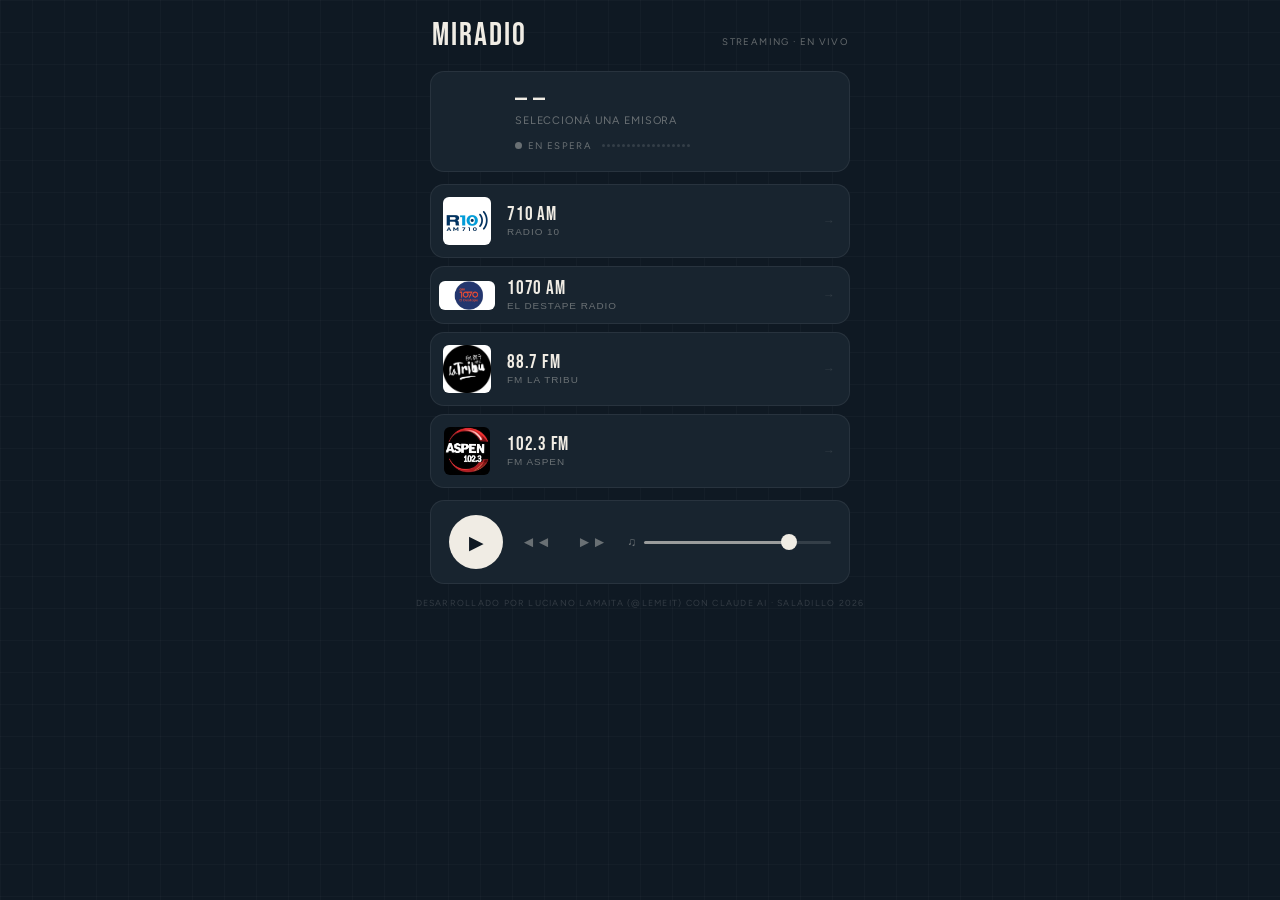
==== index.html @ 3948ba4a "Update index.html" ====
<!DOCTYPE html>
<html lang="es">
<head>
<meta charset="UTF-8">
<meta name="viewport" content="width=device-width, initial-scale=1.0, user-scalable=no">
<meta name="theme-color" content="#0f1923">
<meta name="mobile-web-app-capable" content="yes">
<meta name="apple-mobile-web-app-capable" content="yes">
<meta name="apple-mobile-web-app-status-bar-style" content="black-translucent">
<meta name="apple-mobile-web-app-title" content="MiRadio">
<link rel="manifest" href="manifest.json">
<link rel="apple-touch-icon" href="[data-uri]">
<title>MiRadio</title>
<link href="https://fonts.googleapis.com/css2?family=Bebas+Neue&family=Figtree:wght@300;400;600&display=swap" rel="stylesheet">
<style>
:root{--bg:#0f1923;--card:#18242f;--border:rgba(255,255,255,0.07);--text:#f0ece4;--muted:rgba(240,236,228,0.38);--green:#2ecc71;--amber:#f39c12;--red:#e74c3c;}
*{box-sizing:border-box;margin:0;padding:0;-webkit-tap-highlight-color:transparent;}
body{background:var(--bg);min-height:100dvh;display:flex;flex-direction:column;align-items:center;padding:16px 14px 32px;font-family:'Figtree',sans-serif;}
body::before{content:'';position:fixed;inset:0;pointer-events:none;background-image:linear-gradient(rgba(255,255,255,.025) 1px,transparent 1px),linear-gradient(90deg,rgba(255,255,255,.025) 1px,transparent 1px);background-size:32px 32px;}
.topbar{width:100%;max-width:420px;display:flex;align-items:baseline;justify-content:space-between;margin-bottom:16px;padding:0 2px;animation:up .35s both ease;}
.topbar-title{font-family:'Bebas Neue',sans-serif;font-size:2rem;color:var(--text);letter-spacing:.06em;}
.topbar-sub{font-size:.6rem;letter-spacing:.14em;text-transform:uppercase;color:var(--muted);}
#installBanner{display:none;width:100%;max-width:420px;background:rgba(232,146,10,0.1);border:1px solid rgba(232,146,10,0.3);border-radius:10px;padding:10px 14px;margin-bottom:12px;align-items:center;gap:10px;}
#installBanner.show{display:flex;}
.install-ico{font-size:1.4rem;flex-shrink:0;}
.install-txt{flex:1;}
.install-txt strong{display:block;font-size:.78rem;color:var(--text);letter-spacing:.02em;}
.install-txt span{font-size:.62rem;color:var(--muted);letter-spacing:.04em;}
.install-btn{background:rgba(232,146,10,0.85);border:none;border-radius:6px;color:#0f1923;font-family:'Figtree',sans-serif;font-weight:600;font-size:.7rem;padding:7px 12px;cursor:pointer;letter-spacing:.04em;flex-shrink:0;}
.install-dismiss{background:none;border:none;color:var(--muted);font-size:1rem;cursor:pointer;padding:0 4px;flex-shrink:0;}
.offline-bar{display:none;width:100%;max-width:420px;background:rgba(231,76,60,.12);border:1px solid rgba(231,76,60,.3);border-radius:8px;padding:8px 14px;margin-bottom:12px;font-size:.62rem;letter-spacing:.12em;text-transform:uppercase;color:var(--red);text-align:center;}
.offline-bar.show{display:block;}
.now-bar{width:100%;max-width:420px;background:var(--card);border:1px solid var(--border);border-radius:14px;padding:16px 18px;margin-bottom:12px;display:flex;align-items:center;gap:14px;animation:up .35s .06s both ease;}
.now-logo{width:52px;height:52px;border-radius:10px;object-fit:contain;background:rgba(255,255,255,.05);flex-shrink:0;transition:opacity .3s;}
.now-logo.hidden{opacity:0;}
.now-info{flex:1;overflow:hidden;}
.now-freq{font-family:'Bebas Neue',sans-serif;font-size:1.5rem;color:var(--text);letter-spacing:.05em;line-height:1;}
.now-name{font-size:.68rem;color:var(--muted);letter-spacing:.08em;text-transform:uppercase;margin-top:2px;white-space:nowrap;overflow:hidden;text-overflow:ellipsis;}
.now-status{display:flex;align-items:center;gap:6px;margin-top:8px;}
.dot{width:7px;height:7px;border-radius:50%;background:var(--muted);flex-shrink:0;transition:background .3s,box-shadow .3s;}
.dot.on{background:var(--green);box-shadow:0 0 0 3px rgba(46,204,113,.2);animation:pulse 2s infinite;}
.dot.buf{background:var(--amber);animation:blink .5s infinite;}
.dot.err{background:var(--red);}
.status-txt{font-size:.6rem;letter-spacing:.14em;text-transform:uppercase;color:var(--muted);}
.mini-wave{display:flex;align-items:center;gap:2px;height:20px;margin-left:4px;}
.mw-bar{width:3px;border-radius:2px;background:rgba(255,255,255,.12);height:3px;transition:height .1s,background .15s;}
.mw-bar.on{background:var(--green);}
.cards{width:100%;max-width:420px;display:flex;flex-direction:column;gap:8px;margin-bottom:12px;animation:up .35s .12s both ease;}
.s-card{background:var(--card);border:1px solid var(--border);border-radius:14px;display:flex;align-items:stretch;overflow:hidden;cursor:pointer;transition:border-color .2s,transform .15s;width:100%;text-align:left;position:relative;}
.s-card:active{transform:scale(.98);}
.s-card.active{border-color:rgba(255,255,255,.18);}
.s-card::before{content:'';position:absolute;left:0;top:0;bottom:0;width:3px;background:var(--accent-color);border-radius:14px 0 0 14px;opacity:0;transition:opacity .3s;}
.s-card.active::before{opacity:1;}
.s-logo-wrap{width:72px;display:flex;align-items:center;justify-content:center;padding:12px 8px;flex-shrink:0;}
.s-logo{max-width:56px;max-height:48px;object-fit:contain;border-radius:6px;}
.s-body{flex:1;padding:12px 12px 12px 4px;display:flex;flex-direction:column;justify-content:center;overflow:hidden;}
.s-freq{font-family:'Bebas Neue',sans-serif;font-size:1.2rem;letter-spacing:.04em;color:var(--text);line-height:1;}
.s-card.active .s-freq{color:var(--accent-color);}
.s-name{font-size:.62rem;letter-spacing:.1em;text-transform:uppercase;color:var(--muted);margin-top:2px;white-space:nowrap;overflow:hidden;text-overflow:ellipsis;}
.s-right{display:flex;align-items:center;padding-right:14px;}
.s-chevron{font-size:.75rem;color:var(--muted);opacity:.3;transition:opacity .2s,color .2s;}
.s-card.active .s-chevron{opacity:1;color:var(--accent-color);}
.controls-strip{width:100%;max-width:420px;background:var(--card);border:1px solid var(--border);border-radius:14px;padding:14px 18px;display:flex;align-items:center;gap:10px;animation:up .35s .18s both ease;}
.btn-play{width:54px;height:54px;border-radius:50%;background:var(--text);color:var(--bg);border:none;cursor:pointer;font-size:1.2rem;display:flex;align-items:center;justify-content:center;flex-shrink:0;transition:all .2s;font-family:inherit;}
.btn-play:active{transform:scale(.92);}
.btn-play.playing{background:var(--green);}
.btn-skip{background:none;border:none;cursor:pointer;color:var(--muted);font-size:.95rem;padding:8px;transition:color .2s;font-family:inherit;}
.btn-skip:active{color:var(--text);}
.vol-wrap{flex:1;display:flex;align-items:center;gap:8px;margin-left:2px;}
.vol-ico{font-size:.75rem;color:var(--muted);}
input[type=range]{flex:1;-webkit-appearance:none;height:3px;background:rgba(255,255,255,.12);border-radius:2px;outline:none;cursor:pointer;}
input[type=range]::-webkit-slider-thumb{-webkit-appearance:none;width:16px;height:16px;border-radius:50%;background:var(--text);cursor:grab;}
.footer{margin-top:14px;font-size:.55rem;letter-spacing:.14em;text-transform:uppercase;color:rgba(255,255,255,.15);text-align:center;}
@keyframes pulse{0%,100%{box-shadow:0 0 0 3px rgba(46,204,113,.2)}50%{box-shadow:0 0 0 5px rgba(46,204,113,.07)}}
@keyframes blink{0%,100%{opacity:1}50%{opacity:.15}}
@keyframes up{from{opacity:0;transform:translateY(14px)}to{opacity:1;transform:none}}
</style>
</head>
<body>

<div class="topbar">
  <span class="topbar-title">MiRadio</span>
  <span class="topbar-sub">streaming &middot; en vivo</span>
</div>

<div id="installBanner">
  <span class="install-ico">&#128251;</span>
  <div class="install-txt">
    <strong>Instalar MiRadio</strong>
    <span>Agregar a pantalla de inicio</span>
  </div>
  <button class="install-btn" id="installBtn">Instalar</button>
  <button class="install-dismiss" id="dismissBtn">&#10005;</button>
</div>

<div class="offline-bar" id="offlineBar">&#9888; sin conexi&oacute;n</div>

<div class="now-bar">
  <img class="now-logo hidden" id="nowLogo" src="" alt="">
  <div class="now-info">
    <div class="now-freq" id="nowFreq">&#8212; &#8212;</div>
    <div class="now-name" id="nowName">seleccion&aacute; una emisora</div>
    <div class="now-status">
      <div class="dot" id="dot"></div>
      <span class="status-txt" id="statusTxt">en espera</span>
      <div class="mini-wave" id="miniWave"></div>
    </div>
  </div>
</div>

<div class="cards" id="cardList"></div>

<div class="controls-strip">
  <button class="btn-play" id="playBtn">&#9654;</button>
  <button class="btn-skip" id="prevBtn">&#9668;&#9668;</button>
  <button class="btn-skip" id="nextBtn">&#9658;&#9658;</button>
  <div class="vol-wrap">
    <span class="vol-ico">&#9835;</span>
    <input type="range" id="vol" min="0" max="100" value="80">
  </div>
</div>

<div class="footer">Desarrollado por Luciano Lamaita (@lemeit) con Claude AI &middot; Saladillo 2026</div>
<audio id="aud" preload="none"></audio>

<script>
const STATIONS = [
  {
    name:"Radio 10", freq:"710 AM",
    stream:"https://radio10.stweb.tv/radio10/live/playlist.m3u8",
    fallback:"https://playerservices.streamtheworld.com/api/livestream-redirect/RADIO10_SC",
    logo:"[data-uri]",
    accent:"#1a6ec2"
  },
  {
    name:"El Destape Radio", freq:"1070 AM",
    stream:"https://ipanel.instream.audio:7001/stream",
    fallback:"https://ipanel.instream.audio:7001/stream",
    logo:"[data-uri]",
    accent:"#e74c3c"
  },
  {
    name:"FM La Tribu", freq:"88.7 FM",
    stream:"https://radio01.ferozo.com/proxy/ra01000659?mp=/stream",
    fallback:"https://vivo.fmlatribu.com:8443/latribu.mp3",
    logo:"[data-uri]",
    accent:"#e0e0e0"
  },
  {
    name:"FM Aspen", freq:"102.3 FM",
    stream:"https://playerservices.streamtheworld.com/api/livestream-redirect/ASPEN.mp3",
    fallback:"https://playerservices.streamtheworld.com/api/livestream-redirect/ASPEN.mp3",
    logo:"[data-uri]",
    accent:"#c0392b"
  }
];

const aud=document.getElementById('aud'),
      playBtn=document.getElementById('playBtn'),
      prevBtn=document.getElementById('prevBtn'),
      nextBtn=document.getElementById('nextBtn'),
      volEl=document.getElementById('vol'),
      dotEl=document.getElementById('dot'),
      statusEl=document.getElementById('statusTxt'),
      nowFreqEl=document.getElementById('nowFreq'),
      nowNameEl=document.getElementById('nowName'),
      nowLogoEl=document.getElementById('nowLogo'),
      miniWave=document.getElementById('miniWave'),
      cardList=document.getElementById('cardList'),
      offlineBar=document.getElementById('offlineBar'),
      installBanner=document.getElementById('installBanner'),
      installBtn=document.getElementById('installBtn'),
      dismissBtn=document.getElementById('dismissBtn');

const MW=18;
for(let i=0;i<MW;i++){const b=document.createElement('div');b.className='mw-bar';miniWave.appendChild(b);}
const wBars=miniWave.querySelectorAll('.mw-bar');
const wPeaks=Array.from({length:MW},()=>4+Math.random()*14);

STATIONS.forEach((s,i)=>{
  const c=document.createElement('button');
  c.className='s-card'; c.dataset.idx=i;
  c.style.setProperty('--accent-color',s.accent);
  c.innerHTML=`<div class="s-logo-wrap"><img class="s-logo" src="${s.logo}" alt="${s.name}"></div><div class="s-body"><div class="s-freq">${s.freq}</div><div class="s-name">${s.name}</div></div><div class="s-right"><span class="s-chevron">&rarr;</span></div>`;
  c.addEventListener('click',()=>sel(i));
  cardList.appendChild(c);
});

let cur=-1,playing=false,usedFb=false,vuInt=null;

function sel(i){
  if(cur===i&&playing){stp();return;}
  cur=i;usedFb=false;
  const s=STATIONS[i];
  nowFreqEl.textContent=s.freq;nowNameEl.textContent=s.name;
  nowLogoEl.src=s.logo;nowLogoEl.classList.remove('hidden');
  document.querySelectorAll('.s-card').forEach((c,j)=>c.classList.toggle('active',j===i));
  play(s.stream);
}
function play(url){
  setS('buf','cargando…');
  aud.src=url;aud.volume=volEl.value/100;aud.load();
  aud.play().catch(()=>tryFb());
}
function tryFb(){
  if(!usedFb&&cur>=0){usedFb=true;play(STATIONS[cur].fallback);}
  else{setS('err','error de stream');playing=false;playBtn.textContent='▶';playBtn.classList.remove('playing');stopW();}
}
function stp(){
  aud.pause();aud.src='';playing=false;
  playBtn.textContent='▶';playBtn.classList.remove('playing');
  setS('off','en espera');stopW();
}
aud.addEventListener('playing',()=>{
  playing=true;playBtn.textContent='■';playBtn.classList.add('playing');
  setS('on','en vivo');startW();
  if('mediaSession' in navigator&&cur>=0){
    const s=STATIONS[cur];
    navigator.mediaSession.metadata=new MediaMetadata({title:s.name,artist:s.freq,album:'MiRadio'});
    navigator.mediaSession.playbackState='playing';
  }
});
aud.addEventListener('waiting',()=>{setS('buf','cargando…');stopW();});
aud.addEventListener('error',()=>tryFb());
aud.addEventListener('stalled',()=>setS('buf','reconectando…'));

playBtn.addEventListener('click',()=>{if(cur<0){sel(0);return;}if(playing)stp();else{usedFb=false;play(STATIONS[cur].stream);}});
prevBtn.addEventListener('click',()=>sel(cur<=0?STATIONS.length-1:cur-1));
nextBtn.addEventListener('click',()=>sel((cur+1)%STATIONS.length));
volEl.addEventListener('input',()=>{
  aud.volume=volEl.value/100;
  volEl.style.background=`linear-gradient(90deg,rgba(240,236,228,.6) ${volEl.value}%,rgba(255,255,255,.12) ${volEl.value}%)`;
});
volEl.style.background='linear-gradient(90deg,rgba(240,236,228,.6) 80%,rgba(255,255,255,.12) 80%)';

function setS(st,txt){
  dotEl.className='dot';
  if(st==='on')dotEl.classList.add('on');
  else if(st==='buf')dotEl.classList.add('buf');
  else if(st==='err')dotEl.classList.add('err');
  statusEl.textContent=txt;
}
function startW(){
  stopW();
  vuInt=setInterval(()=>{
    wBars.forEach((b,i)=>{const h=Math.max(2,Math.random()*wPeaks[i]);b.style.height=h+'px';b.classList.toggle('on',h>wPeaks[i]*.45);});
  },110);
}
function stopW(){clearInterval(vuInt);wBars.forEach(b=>{b.style.height='3px';b.classList.remove('on');});}

if('mediaSession' in navigator){
  navigator.mediaSession.setActionHandler('play',()=>{if(cur>=0)play(STATIONS[cur].stream);});
  navigator.mediaSession.setActionHandler('pause',()=>stp());
  navigator.mediaSession.setActionHandler('stop',()=>stp());
  navigator.mediaSession.setActionHandler('previoustrack',()=>sel(cur<=0?STATIONS.length-1:cur-1));
  navigator.mediaSession.setActionHandler('nexttrack',()=>sel((cur+1)%STATIONS.length));
}

window.addEventListener('online',()=>offlineBar.classList.remove('show'));
window.addEventListener('offline',()=>offlineBar.classList.add('show'));
if(!navigator.onLine)offlineBar.classList.add('show');

// PWA Install
let deferredPrompt=null;
window.addEventListener('beforeinstallprompt',e=>{
  e.preventDefault();deferredPrompt=e;
  if(!window.matchMedia('(display-mode: standalone)').matches&&!sessionStorage.getItem('installDismissed')){
    installBanner.classList.add('show');
  }
});
installBtn.addEventListener('click',async()=>{
  if(!deferredPrompt)return;
  deferredPrompt.prompt();
  await deferredPrompt.userChoice;
  deferredPrompt=null;
  installBanner.classList.remove('show');
});
dismissBtn.addEventListener('click',()=>{
  installBanner.classList.remove('show');
  sessionStorage.setItem('installDismissed','1');
});
window.addEventListener('appinstalled',()=>{installBanner.classList.remove('show');deferredPrompt=null;});

if('serviceWorker' in navigator){
  navigator.serviceWorker.register('./sw.js',{updateViaCache:'none'})
    .then(r=>console.log('SW ok',r.scope))
    .catch(e=>console.warn('SW fail',e));
}
</script>
</body>
</html>
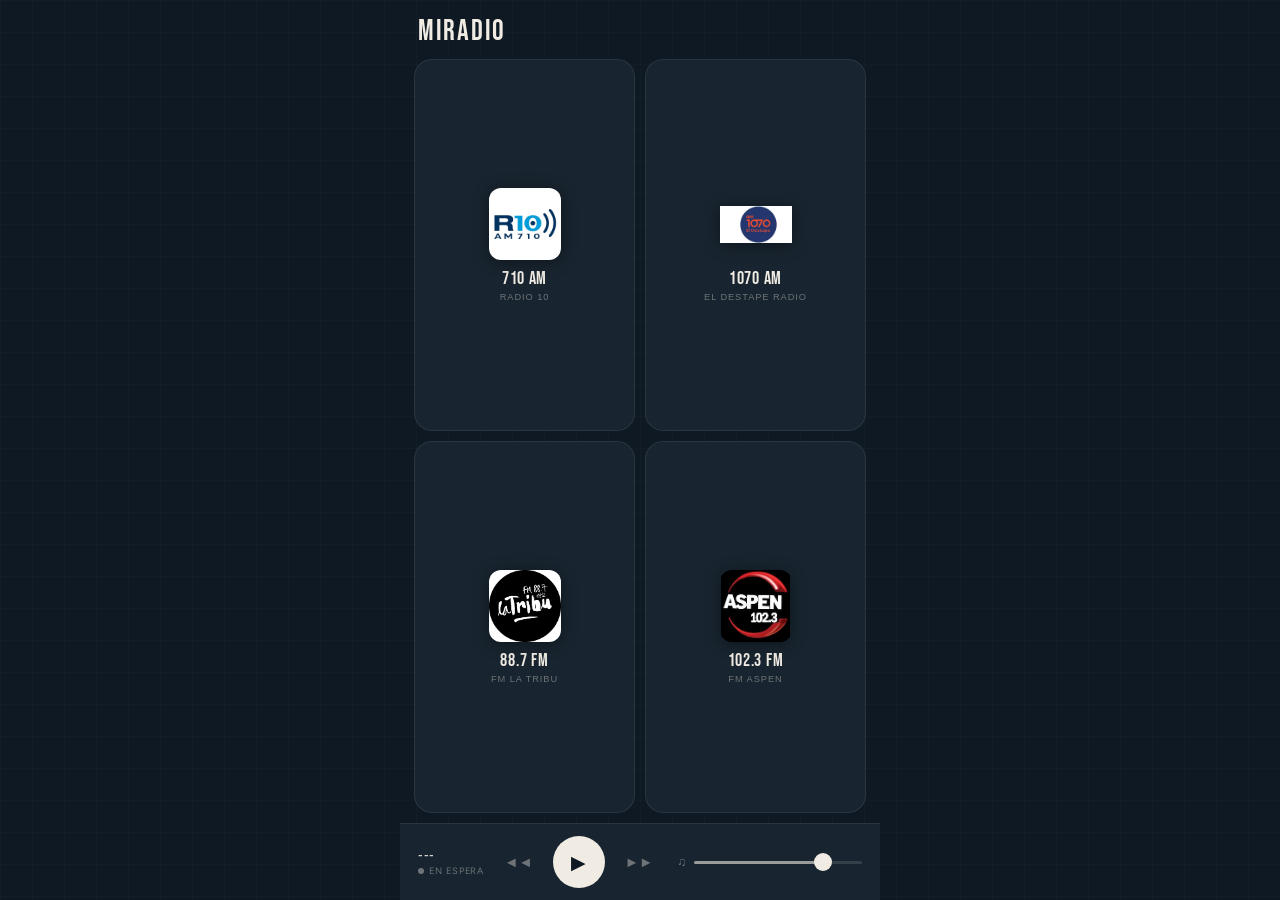
==== commit ab7d83c3: "Add files via upload" ====
--- a/index.html
+++ b/index.html
@@ -13,122 +13,267 @@
 <title>MiRadio</title>
 <link href="https://fonts.googleapis.com/css2?family=Bebas+Neue&family=Figtree:wght@300;400;600&display=swap" rel="stylesheet">
 <style>
-:root{--bg:#0f1923;--card:#18242f;--border:rgba(255,255,255,0.07);--text:#f0ece4;--muted:rgba(240,236,228,0.38);--green:#2ecc71;--amber:#f39c12;--red:#e74c3c;}
+:root{
+  --bg:#0f1923;--surface:#18242f;--border:rgba(255,255,255,0.08);
+  --text:#f0ece4;--muted:rgba(240,236,228,0.4);
+  --green:#2ecc71;--amber:#f39c12;--red:#e74c3c;
+}
 *{box-sizing:border-box;margin:0;padding:0;-webkit-tap-highlight-color:transparent;}
-body{background:var(--bg);min-height:100dvh;display:flex;flex-direction:column;align-items:center;padding:16px 14px 32px;font-family:'Figtree',sans-serif;}
-body::before{content:'';position:fixed;inset:0;pointer-events:none;background-image:linear-gradient(rgba(255,255,255,.025) 1px,transparent 1px),linear-gradient(90deg,rgba(255,255,255,.025) 1px,transparent 1px);background-size:32px 32px;}
-.topbar{width:100%;max-width:420px;display:flex;align-items:baseline;justify-content:space-between;margin-bottom:16px;padding:0 2px;animation:up .35s both ease;}
-.topbar-title{font-family:'Bebas Neue',sans-serif;font-size:2rem;color:var(--text);letter-spacing:.06em;}
-.topbar-sub{font-size:.6rem;letter-spacing:.14em;text-transform:uppercase;color:var(--muted);}
-#installBanner{display:none;width:100%;max-width:420px;background:rgba(232,146,10,0.1);border:1px solid rgba(232,146,10,0.3);border-radius:10px;padding:10px 14px;margin-bottom:12px;align-items:center;gap:10px;}
+html,body{height:100%;}
+body{
+  background:var(--bg);
+  display:flex;flex-direction:column;
+  align-items:center;
+  font-family:'Figtree',sans-serif;
+  overflow-x:hidden;
+}
+body::before{
+  content:'';position:fixed;inset:0;pointer-events:none;
+  background-image:
+    linear-gradient(rgba(255,255,255,.02) 1px,transparent 1px),
+    linear-gradient(90deg,rgba(255,255,255,.02) 1px,transparent 1px);
+  background-size:32px 32px;
+}
+
+/* ── LAYOUT WRAPPER ── */
+.app{
+  width:100%;max-width:480px;
+  min-height:100dvh;
+  display:flex;flex-direction:column;
+  padding:0 0 env(safe-area-inset-bottom,0px);
+}
+
+/* ── TOPBAR ── */
+.topbar{
+  display:flex;align-items:center;justify-content:space-between;
+  padding:14px 18px 10px;
+  flex-shrink:0;
+}
+.topbar-title{font-family:'Bebas Neue',sans-serif;font-size:1.8rem;color:var(--text);letter-spacing:.06em;}
+.topbar-right{display:flex;align-items:center;gap:8px;}
+.now-pill{
+  display:none;align-items:center;gap:6px;
+  background:var(--surface);border:1px solid var(--border);
+  border-radius:20px;padding:5px 10px;
+}
+.now-pill.show{display:flex;}
+.pill-dot{width:6px;height:6px;border-radius:50%;background:var(--muted);flex-shrink:0;}
+.pill-dot.on{background:var(--green);animation:pulse 2s infinite;}
+.pill-name{font-size:.65rem;letter-spacing:.08em;text-transform:uppercase;color:var(--muted);max-width:110px;white-space:nowrap;overflow:hidden;text-overflow:ellipsis;}
+
+/* ── INSTALL BANNER ── */
+#installBanner{
+  display:none;margin:0 14px 10px;
+  background:rgba(232,146,10,0.1);border:1px solid rgba(232,146,10,0.3);
+  border-radius:10px;padding:10px 14px;
+  align-items:center;gap:10px;
+}
 #installBanner.show{display:flex;}
-.install-ico{font-size:1.4rem;flex-shrink:0;}
+.install-ico{font-size:1.3rem;flex-shrink:0;}
 .install-txt{flex:1;}
-.install-txt strong{display:block;font-size:.78rem;color:var(--text);letter-spacing:.02em;}
-.install-txt span{font-size:.62rem;color:var(--muted);letter-spacing:.04em;}
-.install-btn{background:rgba(232,146,10,0.85);border:none;border-radius:6px;color:#0f1923;font-family:'Figtree',sans-serif;font-weight:600;font-size:.7rem;padding:7px 12px;cursor:pointer;letter-spacing:.04em;flex-shrink:0;}
-.install-dismiss{background:none;border:none;color:var(--muted);font-size:1rem;cursor:pointer;padding:0 4px;flex-shrink:0;}
-.offline-bar{display:none;width:100%;max-width:420px;background:rgba(231,76,60,.12);border:1px solid rgba(231,76,60,.3);border-radius:8px;padding:8px 14px;margin-bottom:12px;font-size:.62rem;letter-spacing:.12em;text-transform:uppercase;color:var(--red);text-align:center;}
+.install-txt strong{display:block;font-size:.75rem;color:var(--text);}
+.install-txt span{font-size:.6rem;color:var(--muted);}
+.install-btn{background:rgba(232,146,10,.85);border:none;border-radius:6px;color:#0f1923;font-family:'Figtree',sans-serif;font-weight:600;font-size:.68rem;padding:7px 11px;cursor:pointer;flex-shrink:0;}
+.install-x{background:none;border:none;color:var(--muted);font-size:.9rem;cursor:pointer;padding:0 2px;flex-shrink:0;}
+
+/* ── OFFLINE ── */
+.offline-bar{
+  display:none;margin:0 14px 10px;
+  background:rgba(231,76,60,.1);border:1px solid rgba(231,76,60,.25);
+  border-radius:8px;padding:7px 12px;
+  font-size:.6rem;letter-spacing:.1em;text-transform:uppercase;color:var(--red);text-align:center;
+}
 .offline-bar.show{display:block;}
-.now-bar{width:100%;max-width:420px;background:var(--card);border:1px solid var(--border);border-radius:14px;padding:16px 18px;margin-bottom:12px;display:flex;align-items:center;gap:14px;animation:up .35s .06s both ease;}
-.now-logo{width:52px;height:52px;border-radius:10px;object-fit:contain;background:rgba(255,255,255,.05);flex-shrink:0;transition:opacity .3s;}
-.now-logo.hidden{opacity:0;}
-.now-info{flex:1;overflow:hidden;}
-.now-freq{font-family:'Bebas Neue',sans-serif;font-size:1.5rem;color:var(--text);letter-spacing:.05em;line-height:1;}
-.now-name{font-size:.68rem;color:var(--muted);letter-spacing:.08em;text-transform:uppercase;margin-top:2px;white-space:nowrap;overflow:hidden;text-overflow:ellipsis;}
-.now-status{display:flex;align-items:center;gap:6px;margin-top:8px;}
-.dot{width:7px;height:7px;border-radius:50%;background:var(--muted);flex-shrink:0;transition:background .3s,box-shadow .3s;}
-.dot.on{background:var(--green);box-shadow:0 0 0 3px rgba(46,204,113,.2);animation:pulse 2s infinite;}
+
+/* ── STATION GRID — fills remaining space ── */
+.grid{
+  flex:1;
+  display:grid;
+  grid-template-columns:1fr 1fr;
+  grid-template-rows:1fr 1fr;
+  gap:10px;
+  padding:0 14px 10px;
+  min-height:0;
+}
+
+.s-card{
+  background:var(--surface);
+  border:1.5px solid var(--border);
+  border-radius:18px;
+  display:flex;flex-direction:column;
+  align-items:center;justify-content:center;
+  gap:10px;
+  cursor:pointer;
+  transition:border-color .2s,transform .12s,background .2s;
+  position:relative;
+  overflow:hidden;
+  padding:16px 12px;
+  -webkit-tap-highlight-color:transparent;
+}
+.s-card:active{transform:scale(.96);}
+.s-card.active{
+  border-color:var(--accent-color);
+  background:color-mix(in srgb, var(--accent-color) 8%, var(--surface));
+}
+/* glow on active */
+.s-card.active::after{
+  content:'';position:absolute;inset:0;border-radius:18px;
+  box-shadow:inset 0 0 40px color-mix(in srgb, var(--accent-color) 12%, transparent);
+  pointer-events:none;
+}
+
+.s-logo{
+  width:72px;height:72px;
+  object-fit:contain;
+  border-radius:12px;
+  filter:drop-shadow(0 2px 8px rgba(0,0,0,.4));
+  transition:transform .2s;
+}
+.s-card.active .s-logo{transform:scale(1.05);}
+
+.s-info{text-align:center;}
+.s-freq{
+  font-family:'Bebas Neue',sans-serif;
+  font-size:1.15rem;letter-spacing:.04em;
+  color:var(--text);line-height:1;
+}
+.s-card.active .s-freq{color:var(--accent-color);}
+.s-name{
+  font-size:.58rem;letter-spacing:.1em;
+  text-transform:uppercase;color:var(--muted);
+  margin-top:3px;
+  display:-webkit-box;-webkit-line-clamp:2;-webkit-box-orient:vertical;overflow:hidden;
+}
+
+/* playing indicator (mini wave overlay) */
+.s-wave{
+  display:flex;align-items:flex-end;gap:2px;height:14px;
+  position:absolute;bottom:10px;right:12px;
+  opacity:0;transition:opacity .3s;
+}
+.s-card.active .s-wave{opacity:1;}
+.sw-bar{width:3px;border-radius:1px;background:var(--accent-color);height:3px;transition:height .1s;}
+
+/* ── PLAYER BAR ── */
+.player-bar{
+  flex-shrink:0;
+  background:var(--surface);
+  border-top:1px solid var(--border);
+  padding:12px 18px calc(12px + env(safe-area-inset-bottom,0px));
+  display:flex;align-items:center;gap:12px;
+}
+.btn-play{
+  width:52px;height:52px;border-radius:50%;
+  background:var(--text);color:var(--bg);
+  border:none;cursor:pointer;font-size:1.2rem;
+  display:flex;align-items:center;justify-content:center;
+  flex-shrink:0;transition:all .2s;
+}
+.btn-play:active{transform:scale(.9);}
+.btn-play.playing{background:var(--green);color:#fff;}
+.btn-skip{
+  background:none;border:none;cursor:pointer;
+  color:var(--muted);font-size:.9rem;
+  padding:8px;transition:color .2s;
+}
+.btn-skip:active{color:var(--text);}
+.vol-wrap{flex:1;display:flex;align-items:center;gap:8px;margin-left:4px;}
+.vol-ico{font-size:.75rem;color:var(--muted);}
+input[type=range]{
+  flex:1;-webkit-appearance:none;
+  height:3px;background:rgba(255,255,255,.12);
+  border-radius:2px;outline:none;cursor:pointer;
+}
+input[type=range]::-webkit-slider-thumb{
+  -webkit-appearance:none;width:18px;height:18px;
+  border-radius:50%;background:var(--text);cursor:grab;
+}
+
+/* status row inside player bar */
+.player-status{
+  display:flex;flex-direction:column;justify-content:center;
+  overflow:hidden;flex:0 0 auto;max-width:120px;
+}
+.ps-name{
+  font-size:.7rem;letter-spacing:.06em;text-transform:uppercase;
+  color:var(--text);white-space:nowrap;overflow:hidden;text-overflow:ellipsis;
+  font-weight:600;
+}
+.ps-state{display:flex;align-items:center;gap:5px;margin-top:3px;}
+.dot{width:6px;height:6px;border-radius:50%;background:var(--muted);flex-shrink:0;transition:background .3s,box-shadow .3s;}
+.dot.on{background:var(--green);box-shadow:0 0 0 2px rgba(46,204,113,.2);animation:pulse 2s infinite;}
 .dot.buf{background:var(--amber);animation:blink .5s infinite;}
 .dot.err{background:var(--red);}
-.status-txt{font-size:.6rem;letter-spacing:.14em;text-transform:uppercase;color:var(--muted);}
-.mini-wave{display:flex;align-items:center;gap:2px;height:20px;margin-left:4px;}
-.mw-bar{width:3px;border-radius:2px;background:rgba(255,255,255,.12);height:3px;transition:height .1s,background .15s;}
-.mw-bar.on{background:var(--green);}
-.cards{width:100%;max-width:420px;display:flex;flex-direction:column;gap:8px;margin-bottom:12px;animation:up .35s .12s both ease;}
-.s-card{background:var(--card);border:1px solid var(--border);border-radius:14px;display:flex;align-items:stretch;overflow:hidden;cursor:pointer;transition:border-color .2s,transform .15s;width:100%;text-align:left;position:relative;}
-.s-card:active{transform:scale(.98);}
-.s-card.active{border-color:rgba(255,255,255,.18);}
-.s-card::before{content:'';position:absolute;left:0;top:0;bottom:0;width:3px;background:var(--accent-color);border-radius:14px 0 0 14px;opacity:0;transition:opacity .3s;}
-.s-card.active::before{opacity:1;}
-.s-logo-wrap{width:72px;display:flex;align-items:center;justify-content:center;padding:12px 8px;flex-shrink:0;}
-.s-logo{max-width:56px;max-height:48px;object-fit:contain;border-radius:6px;}
-.s-body{flex:1;padding:12px 12px 12px 4px;display:flex;flex-direction:column;justify-content:center;overflow:hidden;}
-.s-freq{font-family:'Bebas Neue',sans-serif;font-size:1.2rem;letter-spacing:.04em;color:var(--text);line-height:1;}
-.s-card.active .s-freq{color:var(--accent-color);}
-.s-name{font-size:.62rem;letter-spacing:.1em;text-transform:uppercase;color:var(--muted);margin-top:2px;white-space:nowrap;overflow:hidden;text-overflow:ellipsis;}
-.s-right{display:flex;align-items:center;padding-right:14px;}
-.s-chevron{font-size:.75rem;color:var(--muted);opacity:.3;transition:opacity .2s,color .2s;}
-.s-card.active .s-chevron{opacity:1;color:var(--accent-color);}
-.controls-strip{width:100%;max-width:420px;background:var(--card);border:1px solid var(--border);border-radius:14px;padding:14px 18px;display:flex;align-items:center;gap:10px;animation:up .35s .18s both ease;}
-.btn-play{width:54px;height:54px;border-radius:50%;background:var(--text);color:var(--bg);border:none;cursor:pointer;font-size:1.2rem;display:flex;align-items:center;justify-content:center;flex-shrink:0;transition:all .2s;font-family:inherit;}
-.btn-play:active{transform:scale(.92);}
-.btn-play.playing{background:var(--green);}
-.btn-skip{background:none;border:none;cursor:pointer;color:var(--muted);font-size:.95rem;padding:8px;transition:color .2s;font-family:inherit;}
-.btn-skip:active{color:var(--text);}
-.vol-wrap{flex:1;display:flex;align-items:center;gap:8px;margin-left:2px;}
-.vol-ico{font-size:.75rem;color:var(--muted);}
-input[type=range]{flex:1;-webkit-appearance:none;height:3px;background:rgba(255,255,255,.12);border-radius:2px;outline:none;cursor:pointer;}
-input[type=range]::-webkit-slider-thumb{-webkit-appearance:none;width:16px;height:16px;border-radius:50%;background:var(--text);cursor:grab;}
-.footer{margin-top:14px;font-size:.55rem;letter-spacing:.14em;text-transform:uppercase;color:rgba(255,255,255,.15);text-align:center;}
-@keyframes pulse{0%,100%{box-shadow:0 0 0 3px rgba(46,204,113,.2)}50%{box-shadow:0 0 0 5px rgba(46,204,113,.07)}}
+.ps-txt{font-size:.58rem;letter-spacing:.1em;text-transform:uppercase;color:var(--muted);}
+
+@keyframes pulse{0%,100%{box-shadow:0 0 0 2px rgba(46,204,113,.2)}50%{box-shadow:0 0 0 4px rgba(46,204,113,.07)}}
 @keyframes blink{0%,100%{opacity:1}50%{opacity:.15}}
-@keyframes up{from{opacity:0;transform:translateY(14px)}to{opacity:1;transform:none}}
+
+/* entrance */
+.topbar{animation:up .3s both;}
+.grid{animation:up .3s .08s both;}
+.player-bar{animation:up .3s .14s both;}
+@keyframes up{from{opacity:0;transform:translateY(10px)}to{opacity:1;transform:none}}
 </style>
 </head>
 <body>
-
-<div class="topbar">
-  <span class="topbar-title">MiRadio</span>
-  <span class="topbar-sub">streaming &middot; en vivo</span>
-</div>
-
-<div id="installBanner">
-  <span class="install-ico">&#128251;</span>
-  <div class="install-txt">
-    <strong>Instalar MiRadio</strong>
-    <span>Agregar a pantalla de inicio</span>
-  </div>
-  <button class="install-btn" id="installBtn">Instalar</button>
-  <button class="install-dismiss" id="dismissBtn">&#10005;</button>
-</div>
-
-<div class="offline-bar" id="offlineBar">&#9888; sin conexi&oacute;n</div>
-
-<div class="now-bar">
-  <img class="now-logo hidden" id="nowLogo" src="" alt="">
-  <div class="now-info">
-    <div class="now-freq" id="nowFreq">&#8212; &#8212;</div>
-    <div class="now-name" id="nowName">seleccion&aacute; una emisora</div>
-    <div class="now-status">
-      <div class="dot" id="dot"></div>
-      <span class="status-txt" id="statusTxt">en espera</span>
-      <div class="mini-wave" id="miniWave"></div>
+<div class="app">
+
+  <div class="topbar">
+    <span class="topbar-title">MiRadio</span>
+    <div class="topbar-right">
+      <div class="now-pill" id="nowPill">
+        <div class="pill-dot" id="pillDot"></div>
+        <span class="pill-name" id="pillName">---</span>
+      </div>
     </div>
   </div>
+
+  <div id="installBanner">
+    <span class="install-ico">&#128251;</span>
+    <div class="install-txt">
+      <strong>Instalar MiRadio</strong>
+      <span>Agregar a pantalla de inicio</span>
+    </div>
+    <button class="install-btn" id="installBtn">Instalar</button>
+    <button class="install-x" id="dismissBtn">&#10005;</button>
+  </div>
+
+  <div class="offline-bar" id="offlineBar">&#9888; sin conexi&oacute;n</div>
+
+  <!-- 2x2 grid -->
+  <div class="grid" id="cardGrid"></div>
+
+  <!-- Bottom player bar -->
+  <div class="player-bar">
+    <div class="player-status">
+      <div class="ps-name" id="psName">---</div>
+      <div class="ps-state">
+        <div class="dot" id="dot"></div>
+        <span class="ps-txt" id="psTxt">en espera</span>
+      </div>
+    </div>
+    <button class="btn-skip" id="prevBtn">&#9668;&#9668;</button>
+    <button class="btn-play" id="playBtn">&#9654;</button>
+    <button class="btn-skip" id="nextBtn">&#9658;&#9658;</button>
+    <div class="vol-wrap">
+      <span class="vol-ico">&#9835;</span>
+      <input type="range" id="vol" min="0" max="100" value="80">
+    </div>
+  </div>
+
 </div>
 
-<div class="cards" id="cardList"></div>
-
-<div class="controls-strip">
-  <button class="btn-play" id="playBtn">&#9654;</button>
-  <button class="btn-skip" id="prevBtn">&#9668;&#9668;</button>
-  <button class="btn-skip" id="nextBtn">&#9658;&#9658;</button>
-  <div class="vol-wrap">
-    <span class="vol-ico">&#9835;</span>
-    <input type="range" id="vol" min="0" max="100" value="80">
-  </div>
-</div>
-
-<div class="footer">Desarrollado por Luciano Lamaita (@lemeit) con Claude AI &middot; Saladillo 2026</div>
-<audio id="aud" preload="none"></audio>
+<!-- Audio — must be in DOM, not created dynamically, for Media Session on Android -->
+<audio id="aud" preload="none" x-webkit-airplay="allow"></audio>
 
 <script>
 const STATIONS = [
   {
     name:"Radio 10", freq:"710 AM",
-    stream:"https://radio10.stweb.tv/radio10/live/playlist.m3u8",
-    fallback:"https://playerservices.streamtheworld.com/api/livestream-redirect/RADIO10_SC",
+    // Triton/StreamTheWorld oficial
+    stream:"https://playerservices.streamtheworld.com/api/livestream-redirect/RADIO10_SC",
+    fallback:"https://radio10.stweb.tv/radio10/live/playlist.m3u8",
     logo:"[data-uri]",
     accent:"#1a6ec2"
   },
@@ -155,132 +300,200 @@
   }
 ];
 
-const aud=document.getElementById('aud'),
-      playBtn=document.getElementById('playBtn'),
-      prevBtn=document.getElementById('prevBtn'),
-      nextBtn=document.getElementById('nextBtn'),
-      volEl=document.getElementById('vol'),
-      dotEl=document.getElementById('dot'),
-      statusEl=document.getElementById('statusTxt'),
-      nowFreqEl=document.getElementById('nowFreq'),
-      nowNameEl=document.getElementById('nowName'),
-      nowLogoEl=document.getElementById('nowLogo'),
-      miniWave=document.getElementById('miniWave'),
-      cardList=document.getElementById('cardList'),
-      offlineBar=document.getElementById('offlineBar'),
-      installBanner=document.getElementById('installBanner'),
-      installBtn=document.getElementById('installBtn'),
-      dismissBtn=document.getElementById('dismissBtn');
-
-const MW=18;
-for(let i=0;i<MW;i++){const b=document.createElement('div');b.className='mw-bar';miniWave.appendChild(b);}
-const wBars=miniWave.querySelectorAll('.mw-bar');
-const wPeaks=Array.from({length:MW},()=>4+Math.random()*14);
-
-STATIONS.forEach((s,i)=>{
-  const c=document.createElement('button');
-  c.className='s-card'; c.dataset.idx=i;
-  c.style.setProperty('--accent-color',s.accent);
-  c.innerHTML=`<div class="s-logo-wrap"><img class="s-logo" src="${s.logo}" alt="${s.name}"></div><div class="s-body"><div class="s-freq">${s.freq}</div><div class="s-name">${s.name}</div></div><div class="s-right"><span class="s-chevron">&rarr;</span></div>`;
-  c.addEventListener('click',()=>sel(i));
-  cardList.appendChild(c);
-});
-
-let cur=-1,playing=false,usedFb=false,vuInt=null;
-
-function sel(i){
-  if(cur===i&&playing){stp();return;}
-  cur=i;usedFb=false;
+// ── DOM refs ──────────────────────────────────────────────────────
+const aud      = document.getElementById('aud');
+const playBtn  = document.getElementById('playBtn');
+const prevBtn  = document.getElementById('prevBtn');
+const nextBtn  = document.getElementById('nextBtn');
+const volEl    = document.getElementById('vol');
+const dotEl    = document.getElementById('dot');
+const psTxtEl  = document.getElementById('psTxt');
+const psNameEl = document.getElementById('psName');
+const cardGrid = document.getElementById('cardGrid');
+const offlineBar    = document.getElementById('offlineBar');
+const installBanner = document.getElementById('installBanner');
+const installBtn    = document.getElementById('installBtn');
+const dismissBtn    = document.getElementById('dismissBtn');
+const nowPill  = document.getElementById('nowPill');
+const pillDot  = document.getElementById('pillDot');
+const pillName = document.getElementById('pillName');
+
+// ── Build cards ───────────────────────────────────────────────────
+const waveIntervals = {};
+STATIONS.forEach((s,i) => {
+  const card = document.createElement('button');
+  card.className = 's-card';
+  card.dataset.idx = i;
+  card.style.setProperty('--accent-color', s.accent);
+
+  // wave bars per card
+  let waveBars = '';
+  for(let w=0;w<5;w++) waveBars += `<div class="sw-bar" id="swb_${i}_${w}"></div>`;
+
+  card.innerHTML = `
+    <img class="s-logo" src="${s.logo}" alt="${s.name}">
+    <div class="s-info">
+      <div class="s-freq">${s.freq}</div>
+      <div class="s-name">${s.name}</div>
+    </div>
+    <div class="s-wave">${waveBars}</div>
+  `;
+  card.addEventListener('click', () => sel(i));
+  cardGrid.appendChild(card);
+});
+
+// ── State ─────────────────────────────────────────────────────────
+let cur=-1, isPlaying=false, usedFb=false, vuInt=null;
+
+function sel(i) {
+  if(cur===i && isPlaying){ stp(); return; }
+  cur=i; usedFb=false;
   const s=STATIONS[i];
-  nowFreqEl.textContent=s.freq;nowNameEl.textContent=s.name;
-  nowLogoEl.src=s.logo;nowLogoEl.classList.remove('hidden');
+  psNameEl.textContent = s.name;
+  pillName.textContent = s.name;
   document.querySelectorAll('.s-card').forEach((c,j)=>c.classList.toggle('active',j===i));
   play(s.stream);
 }
-function play(url){
+
+function play(url) {
   setS('buf','cargando…');
-  aud.src=url;aud.volume=volEl.value/100;aud.load();
-  aud.play().catch(()=>tryFb());
-}
-function tryFb(){
-  if(!usedFb&&cur>=0){usedFb=true;play(STATIONS[cur].fallback);}
-  else{setS('err','error de stream');playing=false;playBtn.textContent='▶';playBtn.classList.remove('playing');stopW();}
-}
-function stp(){
-  aud.pause();aud.src='';playing=false;
-  playBtn.textContent='▶';playBtn.classList.remove('playing');
-  setS('off','en espera');stopW();
-}
-aud.addEventListener('playing',()=>{
-  playing=true;playBtn.textContent='■';playBtn.classList.add('playing');
-  setS('on','en vivo');startW();
-  if('mediaSession' in navigator&&cur>=0){
-    const s=STATIONS[cur];
-    navigator.mediaSession.metadata=new MediaMetadata({title:s.name,artist:s.freq,album:'MiRadio'});
-    navigator.mediaSession.playbackState='playing';
-  }
-});
-aud.addEventListener('waiting',()=>{setS('buf','cargando…');stopW();});
-aud.addEventListener('error',()=>tryFb());
-aud.addEventListener('stalled',()=>setS('buf','reconectando…'));
-
-playBtn.addEventListener('click',()=>{if(cur<0){sel(0);return;}if(playing)stp();else{usedFb=false;play(STATIONS[cur].stream);}});
+  // Must set src, load, THEN play — critical for Android Media Session
+  aud.src = url;
+  aud.volume = volEl.value/100;
+  aud.load();
+  const p = aud.play();
+  if(p) p.catch(()=>tryFb());
+}
+
+function tryFb() {
+  if(!usedFb && cur>=0){ usedFb=true; play(STATIONS[cur].fallback); }
+  else { setS('err','error'); isPlaying=false; playBtn.textContent='▶'; playBtn.classList.remove('playing'); stopWave(); }
+}
+
+function stp() {
+  aud.pause(); aud.src='';
+  isPlaying=false;
+  playBtn.textContent='▶'; playBtn.classList.remove('playing');
+  setS('off','en espera');
+  nowPill.classList.remove('show'); pillDot.classList.remove('on');
+  stopWave();
+}
+
+// ── Audio events ──────────────────────────────────────────────────
+aud.addEventListener('playing', () => {
+  isPlaying=true;
+  playBtn.textContent='■'; playBtn.classList.add('playing');
+  setS('on','en vivo');
+  nowPill.classList.add('show'); pillDot.classList.add('on');
+  startWave();
+  updateMediaSession();
+});
+aud.addEventListener('waiting',  ()=>{ setS('buf','cargando…'); stopWave(); });
+aud.addEventListener('error',    ()=>tryFb());
+aud.addEventListener('stalled',  ()=>setS('buf','reconectando…'));
+aud.addEventListener('pause',    ()=>{ if(!isPlaying) return; });  // don't override manual stop
+
+// ── Controls ──────────────────────────────────────────────────────
+playBtn.addEventListener('click',()=>{
+  if(cur<0){ sel(0); return; }
+  if(isPlaying) stp(); else { usedFb=false; play(STATIONS[cur].stream); }
+});
 prevBtn.addEventListener('click',()=>sel(cur<=0?STATIONS.length-1:cur-1));
 nextBtn.addEventListener('click',()=>sel((cur+1)%STATIONS.length));
+
 volEl.addEventListener('input',()=>{
   aud.volume=volEl.value/100;
   volEl.style.background=`linear-gradient(90deg,rgba(240,236,228,.6) ${volEl.value}%,rgba(255,255,255,.12) ${volEl.value}%)`;
 });
 volEl.style.background='linear-gradient(90deg,rgba(240,236,228,.6) 80%,rgba(255,255,255,.12) 80%)';
 
+// ── Status helper ─────────────────────────────────────────────────
 function setS(st,txt){
   dotEl.className='dot';
-  if(st==='on')dotEl.classList.add('on');
-  else if(st==='buf')dotEl.classList.add('buf');
-  else if(st==='err')dotEl.classList.add('err');
-  statusEl.textContent=txt;
-}
-function startW(){
-  stopW();
-  vuInt=setInterval(()=>{
-    wBars.forEach((b,i)=>{const h=Math.max(2,Math.random()*wPeaks[i]);b.style.height=h+'px';b.classList.toggle('on',h>wPeaks[i]*.45);});
-  },110);
-}
-function stopW(){clearInterval(vuInt);wBars.forEach(b=>{b.style.height='3px';b.classList.remove('on');});}
-
+  if(st==='on') dotEl.classList.add('on');
+  else if(st==='buf') dotEl.classList.add('buf');
+  else if(st==='err') dotEl.classList.add('err');
+  psTxtEl.textContent=txt;
+}
+
+// ── Per-card wave animation ───────────────────────────────────────
+const PEAKS = [8,12,10,14,8];
+function startWave(){
+  stopWave();
+  if(cur<0) return;
+  const bars = PEAKS.map((_,w)=>document.getElementById(`swb_${cur}_${w}`));
+  vuInt = setInterval(()=>{
+    bars.forEach((b,wi)=>{
+      if(!b) return;
+      const h = Math.max(2, Math.random()*PEAKS[wi]);
+      b.style.height = h+'px';
+    });
+  },120);
+}
+function stopWave(){
+  clearInterval(vuInt);
+  // reset all wave bars
+  STATIONS.forEach((_,i)=>{
+    PEAKS.forEach((_,w)=>{
+      const b=document.getElementById(`swb_${i}_${w}`);
+      if(b) b.style.height='3px';
+    });
+  });
+}
+
+// ── Media Session API — critical for Galaxy notification bar ──────
+function updateMediaSession(){
+  if(!('mediaSession' in navigator) || cur<0) return;
+  const s = STATIONS[cur];
+  // Set metadata AFTER playback starts
+  navigator.mediaSession.metadata = new MediaMetadata({
+    title:  s.name,
+    artist: s.freq,
+    album:  'MiRadio',
+    artwork: [
+      { src: s.logo, sizes:'512x512', type:'image/png' }
+    ]
+  });
+  navigator.mediaSession.playbackState = 'playing';
+}
+
+// Register handlers once — NOT inside play() to avoid duplication
 if('mediaSession' in navigator){
-  navigator.mediaSession.setActionHandler('play',()=>{if(cur>=0)play(STATIONS[cur].stream);});
-  navigator.mediaSession.setActionHandler('pause',()=>stp());
-  navigator.mediaSession.setActionHandler('stop',()=>stp());
-  navigator.mediaSession.setActionHandler('previoustrack',()=>sel(cur<=0?STATIONS.length-1:cur-1));
-  navigator.mediaSession.setActionHandler('nexttrack',()=>sel((cur+1)%STATIONS.length));
-}
-
-window.addEventListener('online',()=>offlineBar.classList.remove('show'));
-window.addEventListener('offline',()=>offlineBar.classList.add('show'));
-if(!navigator.onLine)offlineBar.classList.add('show');
-
-// PWA Install
+  navigator.mediaSession.setActionHandler('play', ()=>{
+    if(cur>=0 && !isPlaying){ usedFb=false; play(STATIONS[cur].stream); }
+  });
+  navigator.mediaSession.setActionHandler('pause', ()=>stp());
+  navigator.mediaSession.setActionHandler('stop',  ()=>stp());
+  navigator.mediaSession.setActionHandler('previoustrack', ()=>sel(cur<=0?STATIONS.length-1:cur-1));
+  navigator.mediaSession.setActionHandler('nexttrack',     ()=>sel((cur+1)%STATIONS.length));
+}
+
+// ── Offline ───────────────────────────────────────────────────────
+window.addEventListener('online',  ()=>offlineBar.classList.remove('show'));
+window.addEventListener('offline', ()=>offlineBar.classList.add('show'));
+if(!navigator.onLine) offlineBar.classList.add('show');
+
+// ── PWA Install ───────────────────────────────────────────────────
 let deferredPrompt=null;
 window.addEventListener('beforeinstallprompt',e=>{
-  e.preventDefault();deferredPrompt=e;
-  if(!window.matchMedia('(display-mode: standalone)').matches&&!sessionStorage.getItem('installDismissed')){
+  e.preventDefault(); deferredPrompt=e;
+  if(!window.matchMedia('(display-mode:standalone)').matches && !sessionStorage.getItem('installDismissed')){
     installBanner.classList.add('show');
   }
 });
 installBtn.addEventListener('click',async()=>{
-  if(!deferredPrompt)return;
+  if(!deferredPrompt) return;
   deferredPrompt.prompt();
   await deferredPrompt.userChoice;
-  deferredPrompt=null;
-  installBanner.classList.remove('show');
+  deferredPrompt=null; installBanner.classList.remove('show');
 });
 dismissBtn.addEventListener('click',()=>{
   installBanner.classList.remove('show');
   sessionStorage.setItem('installDismissed','1');
 });
-window.addEventListener('appinstalled',()=>{installBanner.classList.remove('show');deferredPrompt=null;});
-
+window.addEventListener('appinstalled',()=>{ installBanner.classList.remove('show'); deferredPrompt=null; });
+
+// ── Service Worker ────────────────────────────────────────────────
 if('serviceWorker' in navigator){
   navigator.serviceWorker.register('./sw.js',{updateViaCache:'none'})
     .then(r=>console.log('SW ok',r.scope))
@@ -288,4 +501,4 @@
 }
 </script>
 </body>
-</html>
+</html>
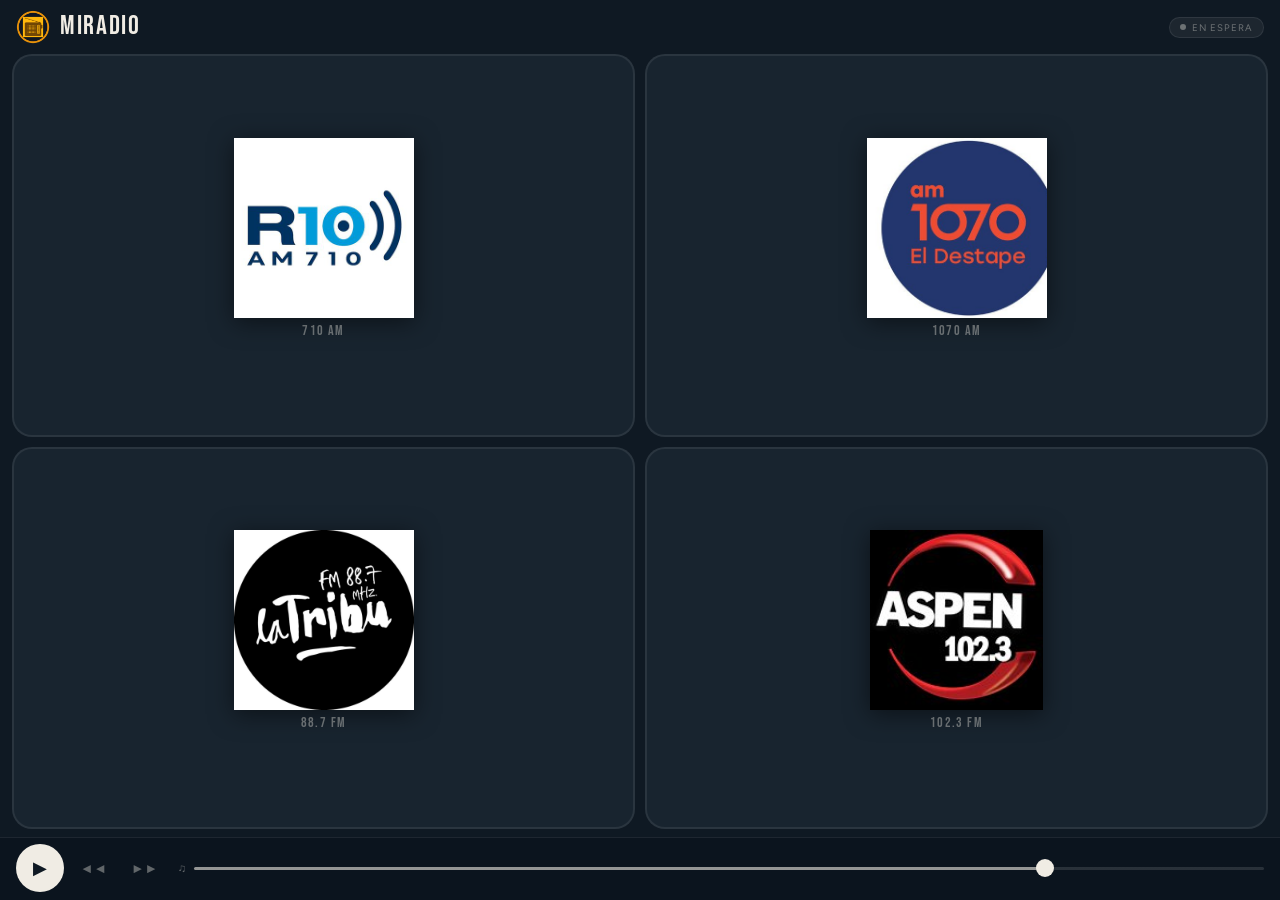
==== commit 3bc8715e: "Add files via upload" ====
--- a/index.html
+++ b/index.html
@@ -9,223 +9,115 @@
 <meta name="apple-mobile-web-app-status-bar-style" content="black-translucent">
 <meta name="apple-mobile-web-app-title" content="MiRadio">
 <link rel="manifest" href="manifest.json">
-<link rel="apple-touch-icon" href="[data-uri]">
+<link rel="apple-touch-icon" href="[data-uri]">
 <title>MiRadio</title>
 <link href="https://fonts.googleapis.com/css2?family=Bebas+Neue&family=Figtree:wght@300;400;600&display=swap" rel="stylesheet">
 <style>
-:root{
-  --bg:#0f1923;--surface:#18242f;--border:rgba(255,255,255,0.08);
-  --text:#f0ece4;--muted:rgba(240,236,228,0.4);
-  --green:#2ecc71;--amber:#f39c12;--red:#e74c3c;
-}
+:root{--bg:#0f1923;--card:#18242f;--border:rgba(255,255,255,0.08);--text:#f0ece4;--muted:rgba(240,236,228,0.38);--green:#2ecc71;--amber:#e8920a;--red:#e74c3c;}
 *{box-sizing:border-box;margin:0;padding:0;-webkit-tap-highlight-color:transparent;}
-html,body{height:100%;}
-body{
-  background:var(--bg);
-  display:flex;flex-direction:column;
-  align-items:center;
-  font-family:'Figtree',sans-serif;
-  overflow-x:hidden;
-}
-body::before{
-  content:'';position:fixed;inset:0;pointer-events:none;
-  background-image:
-    linear-gradient(rgba(255,255,255,.02) 1px,transparent 1px),
-    linear-gradient(90deg,rgba(255,255,255,.02) 1px,transparent 1px);
-  background-size:32px 32px;
-}
-
-/* ── LAYOUT WRAPPER ── */
-.app{
-  width:100%;max-width:480px;
-  min-height:100dvh;
-  display:flex;flex-direction:column;
-  padding:0 0 env(safe-area-inset-bottom,0px);
-}
-
-/* ── TOPBAR ── */
-.topbar{
-  display:flex;align-items:center;justify-content:space-between;
-  padding:14px 18px 10px;
-  flex-shrink:0;
-}
-.topbar-title{font-family:'Bebas Neue',sans-serif;font-size:1.8rem;color:var(--text);letter-spacing:.06em;}
-.topbar-right{display:flex;align-items:center;gap:8px;}
-.now-pill{
-  display:none;align-items:center;gap:6px;
-  background:var(--surface);border:1px solid var(--border);
-  border-radius:20px;padding:5px 10px;
-}
-.now-pill.show{display:flex;}
-.pill-dot{width:6px;height:6px;border-radius:50%;background:var(--muted);flex-shrink:0;}
-.pill-dot.on{background:var(--green);animation:pulse 2s infinite;}
-.pill-name{font-size:.65rem;letter-spacing:.08em;text-transform:uppercase;color:var(--muted);max-width:110px;white-space:nowrap;overflow:hidden;text-overflow:ellipsis;}
-
-/* ── INSTALL BANNER ── */
-#installBanner{
-  display:none;margin:0 14px 10px;
-  background:rgba(232,146,10,0.1);border:1px solid rgba(232,146,10,0.3);
-  border-radius:10px;padding:10px 14px;
-  align-items:center;gap:10px;
-}
+html,body{height:100%;background:var(--bg);font-family:'Figtree',sans-serif;overflow:hidden;}
+.shell{width:100%;height:100dvh;display:flex;flex-direction:column;
+  padding:env(safe-area-inset-top,0) 0 env(safe-area-inset-bottom,0);}
+
+.topbar{display:flex;align-items:center;justify-content:space-between;
+  padding:10px 16px 6px;flex-shrink:0;}
+.tb-left{display:flex;align-items:center;gap:10px;}
+.app-logo-img{width:34px;height:34px;border-radius:50%;flex-shrink:0;}
+.topbar-title{font-family:'Bebas Neue',sans-serif;font-size:1.7rem;color:var(--text);
+  letter-spacing:.06em;line-height:1;}
+.now-pill{display:flex;align-items:center;gap:6px;background:rgba(255,255,255,.06);
+  border:1px solid var(--border);border-radius:20px;padding:4px 10px;
+  max-width:52%;overflow:hidden;}
+.dot{width:6px;height:6px;border-radius:50%;background:var(--muted);flex-shrink:0;
+  transition:background .3s,box-shadow .3s;}
+.dot.on{background:var(--green);box-shadow:0 0 0 3px rgba(46,204,113,.2);animation:pulse 2s infinite;}
+.dot.buf{background:var(--amber);animation:blink .5s infinite;}
+.dot.err{background:var(--red);}
+.pill-txt{font-size:.6rem;letter-spacing:.1em;text-transform:uppercase;
+  color:var(--muted);white-space:nowrap;overflow:hidden;text-overflow:ellipsis;}
+
+#installBanner{display:none;margin:0 12px 6px;background:rgba(232,146,10,.1);
+  border:1px solid rgba(232,146,10,.3);border-radius:10px;padding:8px 12px;
+  align-items:center;gap:8px;flex-shrink:0;}
 #installBanner.show{display:flex;}
-.install-ico{font-size:1.3rem;flex-shrink:0;}
+.install-ico{font-size:1.2rem;flex-shrink:0;}
 .install-txt{flex:1;}
-.install-txt strong{display:block;font-size:.75rem;color:var(--text);}
-.install-txt span{font-size:.6rem;color:var(--muted);}
-.install-btn{background:rgba(232,146,10,.85);border:none;border-radius:6px;color:#0f1923;font-family:'Figtree',sans-serif;font-weight:600;font-size:.68rem;padding:7px 11px;cursor:pointer;flex-shrink:0;}
-.install-x{background:none;border:none;color:var(--muted);font-size:.9rem;cursor:pointer;padding:0 2px;flex-shrink:0;}
-
-/* ── OFFLINE ── */
-.offline-bar{
-  display:none;margin:0 14px 10px;
-  background:rgba(231,76,60,.1);border:1px solid rgba(231,76,60,.25);
-  border-radius:8px;padding:7px 12px;
-  font-size:.6rem;letter-spacing:.1em;text-transform:uppercase;color:var(--red);text-align:center;
-}
-.offline-bar.show{display:block;}
-
-/* ── STATION GRID — fills remaining space ── */
-.grid{
-  flex:1;
-  display:grid;
-  grid-template-columns:1fr 1fr;
-  grid-template-rows:1fr 1fr;
-  gap:10px;
-  padding:0 14px 10px;
-  min-height:0;
-}
-
-.s-card{
-  background:var(--surface);
-  border:1.5px solid var(--border);
-  border-radius:18px;
-  display:flex;flex-direction:column;
-  align-items:center;justify-content:center;
-  gap:10px;
-  cursor:pointer;
-  transition:border-color .2s,transform .12s,background .2s;
-  position:relative;
-  overflow:hidden;
-  padding:16px 12px;
-  -webkit-tap-highlight-color:transparent;
-}
-.s-card:active{transform:scale(.96);}
-.s-card.active{
-  border-color:var(--accent-color);
-  background:color-mix(in srgb, var(--accent-color) 8%, var(--surface));
-}
-/* glow on active */
-.s-card.active::after{
-  content:'';position:absolute;inset:0;border-radius:18px;
-  box-shadow:inset 0 0 40px color-mix(in srgb, var(--accent-color) 12%, transparent);
-  pointer-events:none;
-}
-
-.s-logo{
-  width:72px;height:72px;
-  object-fit:contain;
-  border-radius:12px;
-  filter:drop-shadow(0 2px 8px rgba(0,0,0,.4));
-  transition:transform .2s;
-}
-.s-card.active .s-logo{transform:scale(1.05);}
-
-.s-info{text-align:center;}
-.s-freq{
-  font-family:'Bebas Neue',sans-serif;
-  font-size:1.15rem;letter-spacing:.04em;
-  color:var(--text);line-height:1;
-}
-.s-card.active .s-freq{color:var(--accent-color);}
-.s-name{
-  font-size:.58rem;letter-spacing:.1em;
-  text-transform:uppercase;color:var(--muted);
-  margin-top:3px;
-  display:-webkit-box;-webkit-line-clamp:2;-webkit-box-orient:vertical;overflow:hidden;
-}
-
-/* playing indicator (mini wave overlay) */
-.s-wave{
-  display:flex;align-items:flex-end;gap:2px;height:14px;
-  position:absolute;bottom:10px;right:12px;
-  opacity:0;transition:opacity .3s;
-}
-.s-card.active .s-wave{opacity:1;}
-.sw-bar{width:3px;border-radius:1px;background:var(--accent-color);height:3px;transition:height .1s;}
-
-/* ── PLAYER BAR ── */
-.player-bar{
-  flex-shrink:0;
-  background:var(--surface);
-  border-top:1px solid var(--border);
-  padding:12px 18px calc(12px + env(safe-area-inset-bottom,0px));
-  display:flex;align-items:center;gap:12px;
-}
-.btn-play{
-  width:52px;height:52px;border-radius:50%;
-  background:var(--text);color:var(--bg);
-  border:none;cursor:pointer;font-size:1.2rem;
-  display:flex;align-items:center;justify-content:center;
-  flex-shrink:0;transition:all .2s;
-}
+.install-txt strong{display:block;font-size:.72rem;color:var(--text);}
+.install-txt span{font-size:.58rem;color:var(--muted);}
+.install-btn{background:rgba(232,146,10,.85);border:none;border-radius:6px;color:#0f1923;
+  font-family:'Figtree',sans-serif;font-weight:600;font-size:.65rem;padding:6px 10px;cursor:pointer;}
+.install-dismiss{background:none;border:none;color:var(--muted);font-size:.9rem;cursor:pointer;padding:0 2px;}
+
+#offlineBar{display:none;margin:0 12px 6px;background:rgba(231,76,60,.12);
+  border:1px solid rgba(231,76,60,.3);border-radius:8px;padding:6px 12px;flex-shrink:0;
+  font-size:.58rem;letter-spacing:.12em;text-transform:uppercase;color:var(--red);text-align:center;}
+#offlineBar.show{display:block;}
+
+/* ── 2×2 GRID ── */
+.grid{flex:1;display:grid;grid-template-columns:1fr 1fr;grid-template-rows:1fr 1fr;
+  gap:10px;padding:4px 12px 8px;min-height:0;}
+
+.tile{position:relative;border-radius:20px;border:2px solid var(--border);cursor:pointer;
+  overflow:hidden;display:flex;flex-direction:column;align-items:center;justify-content:center;
+  transition:border-color .2s,transform .12s;background:var(--card);}
+.tile:active{transform:scale(.96);}
+.tile.active{border-color:var(--accent-color);}
+
+.tile-glow{position:absolute;inset:0;opacity:0;transition:opacity .4s;
+  background:radial-gradient(ellipse at 50% 60%,var(--accent-color) 0%,transparent 70%);
+  mix-blend-mode:screen;}
+.tile.active .tile-glow{opacity:.14;}
+
+/* logo ocupa ~78% del tile — sin recuadro ni borde extra */
+.tile-logo-wrap{width:78%;max-width:180px;aspect-ratio:1;
+  display:flex;align-items:center;justify-content:center;position:relative;z-index:1;}
+.tile-logo{width:100%;height:100%;object-fit:contain;
+  filter:drop-shadow(0 4px 12px rgba(0,0,0,.5));
+  transition:filter .3s,transform .3s;}
+.tile.active .tile-logo{
+  filter:drop-shadow(0 0 18px var(--accent-color)) drop-shadow(0 4px 8px rgba(0,0,0,.6));
+  transform:scale(1.05);}
+
+.tile-freq{font-family:'Bebas Neue',sans-serif;font-size:.85rem;color:var(--muted);
+  letter-spacing:.1em;margin-top:5px;position:relative;z-index:1;transition:color .3s;}
+.tile.active .tile-freq{color:var(--accent-color);}
+
+.tile-wave{display:flex;align-items:flex-end;gap:2px;height:10px;margin-top:4px;
+  position:relative;z-index:1;opacity:0;transition:opacity .3s;}
+.tile.active .tile-wave{opacity:1;}
+.tw-bar{width:3px;border-radius:2px;background:var(--accent-color);height:3px;transition:height .08s;}
+
+/* ── CONTROLS ── */
+.controls{flex-shrink:0;display:flex;align-items:center;padding:6px 16px 8px;gap:8px;
+  background:rgba(12,20,30,.9);border-top:1px solid var(--border);}
+.btn-play{width:48px;height:48px;border-radius:50%;background:var(--text);color:var(--bg);
+  border:none;cursor:pointer;font-size:1.1rem;display:flex;align-items:center;justify-content:center;
+  flex-shrink:0;transition:all .2s;}
 .btn-play:active{transform:scale(.9);}
-.btn-play.playing{background:var(--green);color:#fff;}
-.btn-skip{
-  background:none;border:none;cursor:pointer;
-  color:var(--muted);font-size:.9rem;
-  padding:8px;transition:color .2s;
-}
+.btn-play.playing{background:var(--green);}
+.btn-skip{background:none;border:none;cursor:pointer;color:var(--muted);font-size:.85rem;padding:8px;}
 .btn-skip:active{color:var(--text);}
 .vol-wrap{flex:1;display:flex;align-items:center;gap:8px;margin-left:4px;}
-.vol-ico{font-size:.75rem;color:var(--muted);}
-input[type=range]{
-  flex:1;-webkit-appearance:none;
-  height:3px;background:rgba(255,255,255,.12);
-  border-radius:2px;outline:none;cursor:pointer;
-}
-input[type=range]::-webkit-slider-thumb{
-  -webkit-appearance:none;width:18px;height:18px;
-  border-radius:50%;background:var(--text);cursor:grab;
-}
-
-/* status row inside player bar */
-.player-status{
-  display:flex;flex-direction:column;justify-content:center;
-  overflow:hidden;flex:0 0 auto;max-width:120px;
-}
-.ps-name{
-  font-size:.7rem;letter-spacing:.06em;text-transform:uppercase;
-  color:var(--text);white-space:nowrap;overflow:hidden;text-overflow:ellipsis;
-  font-weight:600;
-}
-.ps-state{display:flex;align-items:center;gap:5px;margin-top:3px;}
-.dot{width:6px;height:6px;border-radius:50%;background:var(--muted);flex-shrink:0;transition:background .3s,box-shadow .3s;}
-.dot.on{background:var(--green);box-shadow:0 0 0 2px rgba(46,204,113,.2);animation:pulse 2s infinite;}
-.dot.buf{background:var(--amber);animation:blink .5s infinite;}
-.dot.err{background:var(--red);}
-.ps-txt{font-size:.58rem;letter-spacing:.1em;text-transform:uppercase;color:var(--muted);}
-
-@keyframes pulse{0%,100%{box-shadow:0 0 0 2px rgba(46,204,113,.2)}50%{box-shadow:0 0 0 4px rgba(46,204,113,.07)}}
+.vol-ico{font-size:.7rem;color:var(--muted);}
+input[type=range]{flex:1;-webkit-appearance:none;height:3px;
+  background:rgba(255,255,255,.12);border-radius:2px;outline:none;cursor:pointer;}
+input[type=range]::-webkit-slider-thumb{-webkit-appearance:none;width:18px;height:18px;
+  border-radius:50%;background:var(--text);cursor:grab;}
+
+@keyframes pulse{0%,100%{box-shadow:0 0 0 3px rgba(46,204,113,.2)}50%{box-shadow:0 0 0 5px rgba(46,204,113,.07)}}
 @keyframes blink{0%,100%{opacity:1}50%{opacity:.15}}
-
-/* entrance */
-.topbar{animation:up .3s both;}
-.grid{animation:up .3s .08s both;}
-.player-bar{animation:up .3s .14s both;}
-@keyframes up{from{opacity:0;transform:translateY(10px)}to{opacity:1;transform:none}}
 </style>
 </head>
 <body>
-<div class="app">
-
+<div class="shell">
   <div class="topbar">
-    <span class="topbar-title">MiRadio</span>
-    <div class="topbar-right">
-      <div class="now-pill" id="nowPill">
-        <div class="pill-dot" id="pillDot"></div>
-        <span class="pill-name" id="pillName">---</span>
-      </div>
+    <div class="tb-left">
+      <img class="app-logo-img" src="[data-uri]" alt="MiRadio">
+      <span class="topbar-title">MiRadio</span>
+    </div>
+    <div class="now-pill">
+      <div class="dot" id="dot"></div>
+      <span class="pill-txt" id="pillTxt">en espera</span>
     </div>
   </div>
 
@@ -236,269 +128,176 @@
       <span>Agregar a pantalla de inicio</span>
     </div>
     <button class="install-btn" id="installBtn">Instalar</button>
-    <button class="install-x" id="dismissBtn">&#10005;</button>
+    <button class="install-dismiss" id="dismissBtn">&#10005;</button>
   </div>
 
-  <div class="offline-bar" id="offlineBar">&#9888; sin conexi&oacute;n</div>
-
-  <!-- 2x2 grid -->
-  <div class="grid" id="cardGrid"></div>
-
-  <!-- Bottom player bar -->
-  <div class="player-bar">
-    <div class="player-status">
-      <div class="ps-name" id="psName">---</div>
-      <div class="ps-state">
-        <div class="dot" id="dot"></div>
-        <span class="ps-txt" id="psTxt">en espera</span>
-      </div>
-    </div>
+  <div id="offlineBar">&#9888; sin conexi&oacute;n</div>
+
+  <div class="grid" id="grid"></div>
+
+  <div class="controls">
+    <button class="btn-play" id="playBtn">&#9654;</button>
     <button class="btn-skip" id="prevBtn">&#9668;&#9668;</button>
-    <button class="btn-play" id="playBtn">&#9654;</button>
     <button class="btn-skip" id="nextBtn">&#9658;&#9658;</button>
     <div class="vol-wrap">
       <span class="vol-ico">&#9835;</span>
       <input type="range" id="vol" min="0" max="100" value="80">
     </div>
   </div>
-
 </div>
 
-<!-- Audio — must be in DOM, not created dynamically, for Media Session on Android -->
-<audio id="aud" preload="none" x-webkit-airplay="allow"></audio>
+<audio id="aud" preload="none" style="display:none"></audio>
 
 <script>
 const STATIONS = [
-  {
-    name:"Radio 10", freq:"710 AM",
-    // Triton/StreamTheWorld oficial
-    stream:"https://playerservices.streamtheworld.com/api/livestream-redirect/RADIO10_SC",
-    fallback:"https://radio10.stweb.tv/radio10/live/playlist.m3u8",
-    logo:"[data-uri]",
-    accent:"#1a6ec2"
-  },
-  {
-    name:"El Destape Radio", freq:"1070 AM",
-    stream:"https://ipanel.instream.audio:7001/stream",
-    fallback:"https://ipanel.instream.audio:7001/stream",
-    logo:"[data-uri]",
-    accent:"#e74c3c"
-  },
-  {
-    name:"FM La Tribu", freq:"88.7 FM",
-    stream:"https://radio01.ferozo.com/proxy/ra01000659?mp=/stream",
-    fallback:"https://vivo.fmlatribu.com:8443/latribu.mp3",
-    logo:"[data-uri]",
-    accent:"#e0e0e0"
-  },
-  {
-    name:"FM Aspen", freq:"102.3 FM",
-    stream:"https://playerservices.streamtheworld.com/api/livestream-redirect/ASPEN.mp3",
-    fallback:"https://playerservices.streamtheworld.com/api/livestream-redirect/ASPEN.mp3",
-    logo:"[data-uri]",
-    accent:"#c0392b"
-  }
+  { name:'Radio 10', freq:'710 AM',
+    streams:['https://radio10.stweb.tv/radio10/live/playlist.m3u8',
+             'https://playerservices.streamtheworld.com/api/livestream-redirect/RADIO10_SC'],
+    logo:'[data-uri]',
+    accent:'#1a6ec2' },
+  { name:'El Destape Radio', freq:'1070 AM',
+    streams:['https://ipanel.instream.audio:7001/stream'],
+    logo:'[data-uri]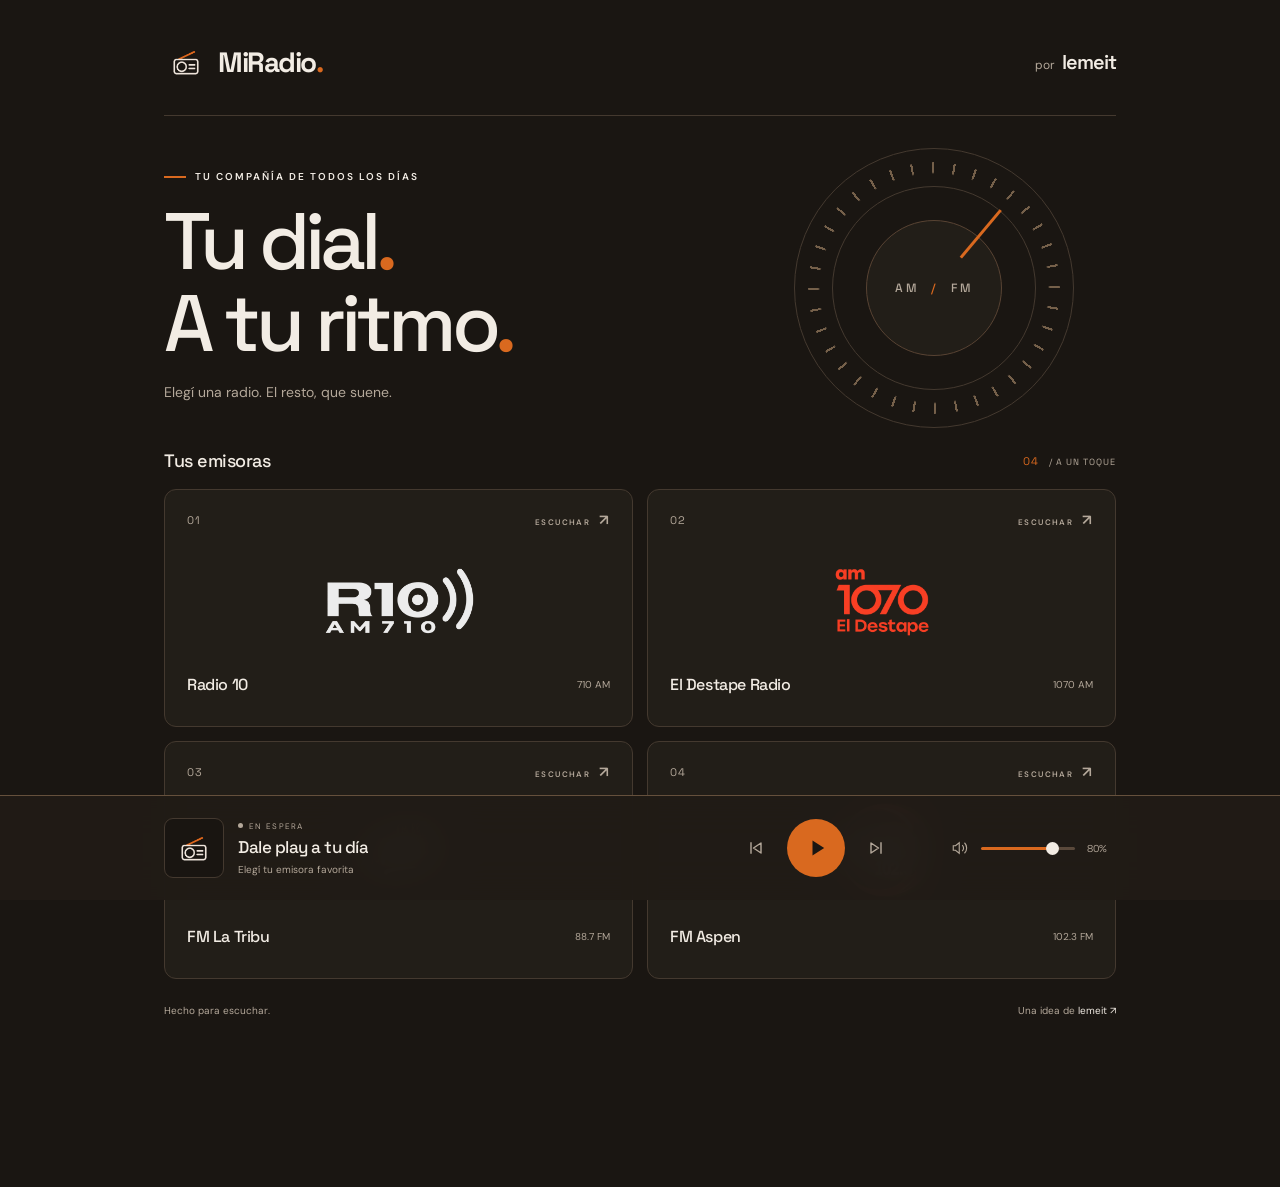
==== commit 1786717c: "design: renovar MiRadio con identidad Lemeit y logo simple" ====
--- a/index.html
+++ b/index.html
@@ -1,303 +1,50 @@
-<!DOCTYPE html>
-<html lang="es">
+<!doctype html>
+<html lang="es-AR">
 <head>
-<meta charset="UTF-8">
-<meta name="viewport" content="width=device-width, initial-scale=1.0, user-scalable=no">
-<meta name="theme-color" content="#0f1923">
+<meta charset="utf-8">
+<meta name="viewport" content="width=device-width, initial-scale=1, viewport-fit=cover">
+<meta name="theme-color" content="#1a1612">
+<meta name="description" content="Tus radios, a un toque. MiRadio por Lemeit.">
 <meta name="mobile-web-app-capable" content="yes">
 <meta name="apple-mobile-web-app-capable" content="yes">
 <meta name="apple-mobile-web-app-status-bar-style" content="black-translucent">
 <meta name="apple-mobile-web-app-title" content="MiRadio">
-<link rel="manifest" href="manifest.json">
-<link rel="apple-touch-icon" href="[data-uri]">
-<title>MiRadio</title>
-<link href="https://fonts.googleapis.com/css2?family=Bebas+Neue&family=Figtree:wght@300;400;600&display=swap" rel="stylesheet">
-<style>
-:root{--bg:#0f1923;--card:#18242f;--border:rgba(255,255,255,0.08);--text:#f0ece4;--muted:rgba(240,236,228,0.38);--green:#2ecc71;--amber:#e8920a;--red:#e74c3c;}
-*{box-sizing:border-box;margin:0;padding:0;-webkit-tap-highlight-color:transparent;}
-html,body{height:100%;background:var(--bg);font-family:'Figtree',sans-serif;overflow:hidden;}
-.shell{width:100%;height:100dvh;display:flex;flex-direction:column;
-  padding:env(safe-area-inset-top,0) 0 env(safe-area-inset-bottom,0);}
-
-.topbar{display:flex;align-items:center;justify-content:space-between;
-  padding:10px 16px 6px;flex-shrink:0;}
-.tb-left{display:flex;align-items:center;gap:10px;}
-.app-logo-img{width:34px;height:34px;border-radius:50%;flex-shrink:0;}
-.topbar-title{font-family:'Bebas Neue',sans-serif;font-size:1.7rem;color:var(--text);
-  letter-spacing:.06em;line-height:1;}
-.now-pill{display:flex;align-items:center;gap:6px;background:rgba(255,255,255,.06);
-  border:1px solid var(--border);border-radius:20px;padding:4px 10px;
-  max-width:52%;overflow:hidden;}
-.dot{width:6px;height:6px;border-radius:50%;background:var(--muted);flex-shrink:0;
-  transition:background .3s,box-shadow .3s;}
-.dot.on{background:var(--green);box-shadow:0 0 0 3px rgba(46,204,113,.2);animation:pulse 2s infinite;}
-.dot.buf{background:var(--amber);animation:blink .5s infinite;}
-.dot.err{background:var(--red);}
-.pill-txt{font-size:.6rem;letter-spacing:.1em;text-transform:uppercase;
-  color:var(--muted);white-space:nowrap;overflow:hidden;text-overflow:ellipsis;}
-
-#installBanner{display:none;margin:0 12px 6px;background:rgba(232,146,10,.1);
-  border:1px solid rgba(232,146,10,.3);border-radius:10px;padding:8px 12px;
-  align-items:center;gap:8px;flex-shrink:0;}
-#installBanner.show{display:flex;}
-.install-ico{font-size:1.2rem;flex-shrink:0;}
-.install-txt{flex:1;}
-.install-txt strong{display:block;font-size:.72rem;color:var(--text);}
-.install-txt span{font-size:.58rem;color:var(--muted);}
-.install-btn{background:rgba(232,146,10,.85);border:none;border-radius:6px;color:#0f1923;
-  font-family:'Figtree',sans-serif;font-weight:600;font-size:.65rem;padding:6px 10px;cursor:pointer;}
-.install-dismiss{background:none;border:none;color:var(--muted);font-size:.9rem;cursor:pointer;padding:0 2px;}
-
-#offlineBar{display:none;margin:0 12px 6px;background:rgba(231,76,60,.12);
-  border:1px solid rgba(231,76,60,.3);border-radius:8px;padding:6px 12px;flex-shrink:0;
-  font-size:.58rem;letter-spacing:.12em;text-transform:uppercase;color:var(--red);text-align:center;}
-#offlineBar.show{display:block;}
-
-/* ── 2×2 GRID ── */
-.grid{flex:1;display:grid;grid-template-columns:1fr 1fr;grid-template-rows:1fr 1fr;
-  gap:10px;padding:4px 12px 8px;min-height:0;}
-
-.tile{position:relative;border-radius:20px;border:2px solid var(--border);cursor:pointer;
-  overflow:hidden;display:flex;flex-direction:column;align-items:center;justify-content:center;
-  transition:border-color .2s,transform .12s;background:var(--card);}
-.tile:active{transform:scale(.96);}
-.tile.active{border-color:var(--accent-color);}
-
-.tile-glow{position:absolute;inset:0;opacity:0;transition:opacity .4s;
-  background:radial-gradient(ellipse at 50% 60%,var(--accent-color) 0%,transparent 70%);
-  mix-blend-mode:screen;}
-.tile.active .tile-glow{opacity:.14;}
-
-/* logo ocupa ~78% del tile — sin recuadro ni borde extra */
-.tile-logo-wrap{width:78%;max-width:180px;aspect-ratio:1;
-  display:flex;align-items:center;justify-content:center;position:relative;z-index:1;}
-.tile-logo{width:100%;height:100%;object-fit:contain;
-  filter:drop-shadow(0 4px 12px rgba(0,0,0,.5));
-  transition:filter .3s,transform .3s;}
-.tile.active .tile-logo{
-  filter:drop-shadow(0 0 18px var(--accent-color)) drop-shadow(0 4px 8px rgba(0,0,0,.6));
-  transform:scale(1.05);}
-
-.tile-freq{font-family:'Bebas Neue',sans-serif;font-size:.85rem;color:var(--muted);
-  letter-spacing:.1em;margin-top:5px;position:relative;z-index:1;transition:color .3s;}
-.tile.active .tile-freq{color:var(--accent-color);}
-
-.tile-wave{display:flex;align-items:flex-end;gap:2px;height:10px;margin-top:4px;
-  position:relative;z-index:1;opacity:0;transition:opacity .3s;}
-.tile.active .tile-wave{opacity:1;}
-.tw-bar{width:3px;border-radius:2px;background:var(--accent-color);height:3px;transition:height .08s;}
-
-/* ── CONTROLS ── */
-.controls{flex-shrink:0;display:flex;align-items:center;padding:6px 16px 8px;gap:8px;
-  background:rgba(12,20,30,.9);border-top:1px solid var(--border);}
-.btn-play{width:48px;height:48px;border-radius:50%;background:var(--text);color:var(--bg);
-  border:none;cursor:pointer;font-size:1.1rem;display:flex;align-items:center;justify-content:center;
-  flex-shrink:0;transition:all .2s;}
-.btn-play:active{transform:scale(.9);}
-.btn-play.playing{background:var(--green);}
-.btn-skip{background:none;border:none;cursor:pointer;color:var(--muted);font-size:.85rem;padding:8px;}
-.btn-skip:active{color:var(--text);}
-.vol-wrap{flex:1;display:flex;align-items:center;gap:8px;margin-left:4px;}
-.vol-ico{font-size:.7rem;color:var(--muted);}
-input[type=range]{flex:1;-webkit-appearance:none;height:3px;
-  background:rgba(255,255,255,.12);border-radius:2px;outline:none;cursor:pointer;}
-input[type=range]::-webkit-slider-thumb{-webkit-appearance:none;width:18px;height:18px;
-  border-radius:50%;background:var(--text);cursor:grab;}
-
-@keyframes pulse{0%,100%{box-shadow:0 0 0 3px rgba(46,204,113,.2)}50%{box-shadow:0 0 0 5px rgba(46,204,113,.07)}}
-@keyframes blink{0%,100%{opacity:1}50%{opacity:.15}}
-</style>
+<title>MiRadio · Lemeit</title>
+<link rel="manifest" href="./manifest.json">
+<link rel="icon" type="image/png" href="./icon-192.png">
+<link rel="apple-touch-icon" href="./icon-180.png">
+<link rel="stylesheet" href="./styles.css">
+<script src="./hls.min.js" defer></script>
+<script src="./app.js" defer></script>
 </head>
-<body>
+<body data-playback="off">
 <div class="shell">
-  <div class="topbar">
-    <div class="tb-left">
-      <img class="app-logo-img" src="[data-uri]" alt="MiRadio">
-      <span class="topbar-title">MiRadio</span>
-    </div>
-    <div class="now-pill">
-      <div class="dot" id="dot"></div>
-      <span class="pill-txt" id="pillTxt">en espera</span>
-    </div>
+  <header class="topbar">
+    <a class="brand" href="./" aria-label="MiRadio, inicio"><img src="./assets/miradio-mark-v2.png" width="44" height="44" alt=""><span>MiRadio<span class="brand-dot">.</span></span></a>
+    <span class="signature">por <strong>lemeit</strong></span>
+  </header>
+  <main>
+    <section class="intro" aria-labelledby="pageTitle">
+      <p class="eyebrow"><span class="tiny-line"></span> TU COMPAÑÍA DE TODOS LOS DÍAS</p>
+      <h1 id="pageTitle">Tu dial<span>.</span><br>A tu ritmo<span>.</span></h1>
+      <p class="intro-copy">Elegí una radio. El resto, que suene.</p>
+      <div class="dial" aria-hidden="true"><div class="dial-ticks"></div><span class="dial-pointer"></span><span class="dial-label">AM <i>/</i> FM</span></div>
+    </section>
+    <div id="offlineBar" role="status">Estás sin conexión. La radio necesita internet para transmitir.</div>
+    <aside id="installBanner" aria-label="Instalar MiRadio"><span class="install-txt"><strong>Tu radio, siempre a mano.</strong><span>Agregá MiRadio a tu pantalla de inicio.</span></span><button id="installBtn" class="install-btn" type="button">Instalar</button><button id="dismissBtn" class="icon-btn" type="button" aria-label="Cerrar sugerencia de instalación">×</button></aside>
+    <section class="stations" aria-labelledby="stationsTitle"><div class="section-heading"><h2 id="stationsTitle">Tus emisoras</h2><span>04 <span class="muted">/ A UN TOQUE</span></span></div><div id="grid" class="grid"></div></section>
+  </main>
+  <footer class="footer"><span>Hecho para escuchar.</span><span>Una idea de <a href="https://lemeit.ar" target="_blank" rel="noopener noreferrer">lemeit ↗</a></span></footer>
+</div>
+<section class="player" aria-label="Reproductor de radio"><div class="player-inner">
+  <div class="now-playing"><div class="player-art-wrap"><img id="playerArt" class="player-art brand-art" src="./assets/miradio-mark-v2.png" alt=""></div><div class="now-info"><p class="now-status" role="status"><span id="dot" class="dot"></span><span id="pillTxt">en espera</span></p><h2 id="stationTitle">Dale play a tu día</h2><p id="stationFreq">Elegí tu emisora favorita</p></div></div>
+  <div class="transport">
+    <button class="icon-btn skip" id="prevBtn" type="button" aria-label="Emisora anterior"><svg viewBox="0 0 24 24" aria-hidden="true"><path d="M6 5v14M18 6l-9 6 9 6Z"/></svg></button>
+    <button class="btn-play" id="playBtn" type="button" aria-label="Reproducir radio" aria-pressed="false"></button>
+    <button class="icon-btn skip" id="nextBtn" type="button" aria-label="Emisora siguiente"><svg viewBox="0 0 24 24" aria-hidden="true"><path d="M18 5v14M6 6l9 6-9 6Z"/></svg></button>
   </div>
-
-  <div id="installBanner">
-    <span class="install-ico">&#128251;</span>
-    <div class="install-txt">
-      <strong>Instalar MiRadio</strong>
-      <span>Agregar a pantalla de inicio</span>
-    </div>
-    <button class="install-btn" id="installBtn">Instalar</button>
-    <button class="install-dismiss" id="dismissBtn">&#10005;</button>
-  </div>
-
-  <div id="offlineBar">&#9888; sin conexi&oacute;n</div>
-
-  <div class="grid" id="grid"></div>
-
-  <div class="controls">
-    <button class="btn-play" id="playBtn">&#9654;</button>
-    <button class="btn-skip" id="prevBtn">&#9668;&#9668;</button>
-    <button class="btn-skip" id="nextBtn">&#9658;&#9658;</button>
-    <div class="vol-wrap">
-      <span class="vol-ico">&#9835;</span>
-      <input type="range" id="vol" min="0" max="100" value="80">
-    </div>
-  </div>
-</div>
-
-<audio id="aud" preload="none" style="display:none"></audio>
-
-<script>
-const STATIONS = [
-  { name:'Radio 10', freq:'710 AM',
-    streams:['https://radio10.stweb.tv/radio10/live/playlist.m3u8',
-             'https://playerservices.streamtheworld.com/api/livestream-redirect/RADIO10_SC'],
-    logo:'[data-uri]',
-    accent:'#1a6ec2' },
-  { name:'El Destape Radio', freq:'1070 AM',
-    streams:['https://ipanel.instream.audio:7001/stream'],
-    logo:'[data-uri]',
-    accent:'#e74c3c' },
-  { name:'FM La Tribu', freq:'88.7 FM',
-    streams:['https://radio01.ferozo.com/proxy/ra01000659?mp=/stream'],
-    logo:'[data-uri]